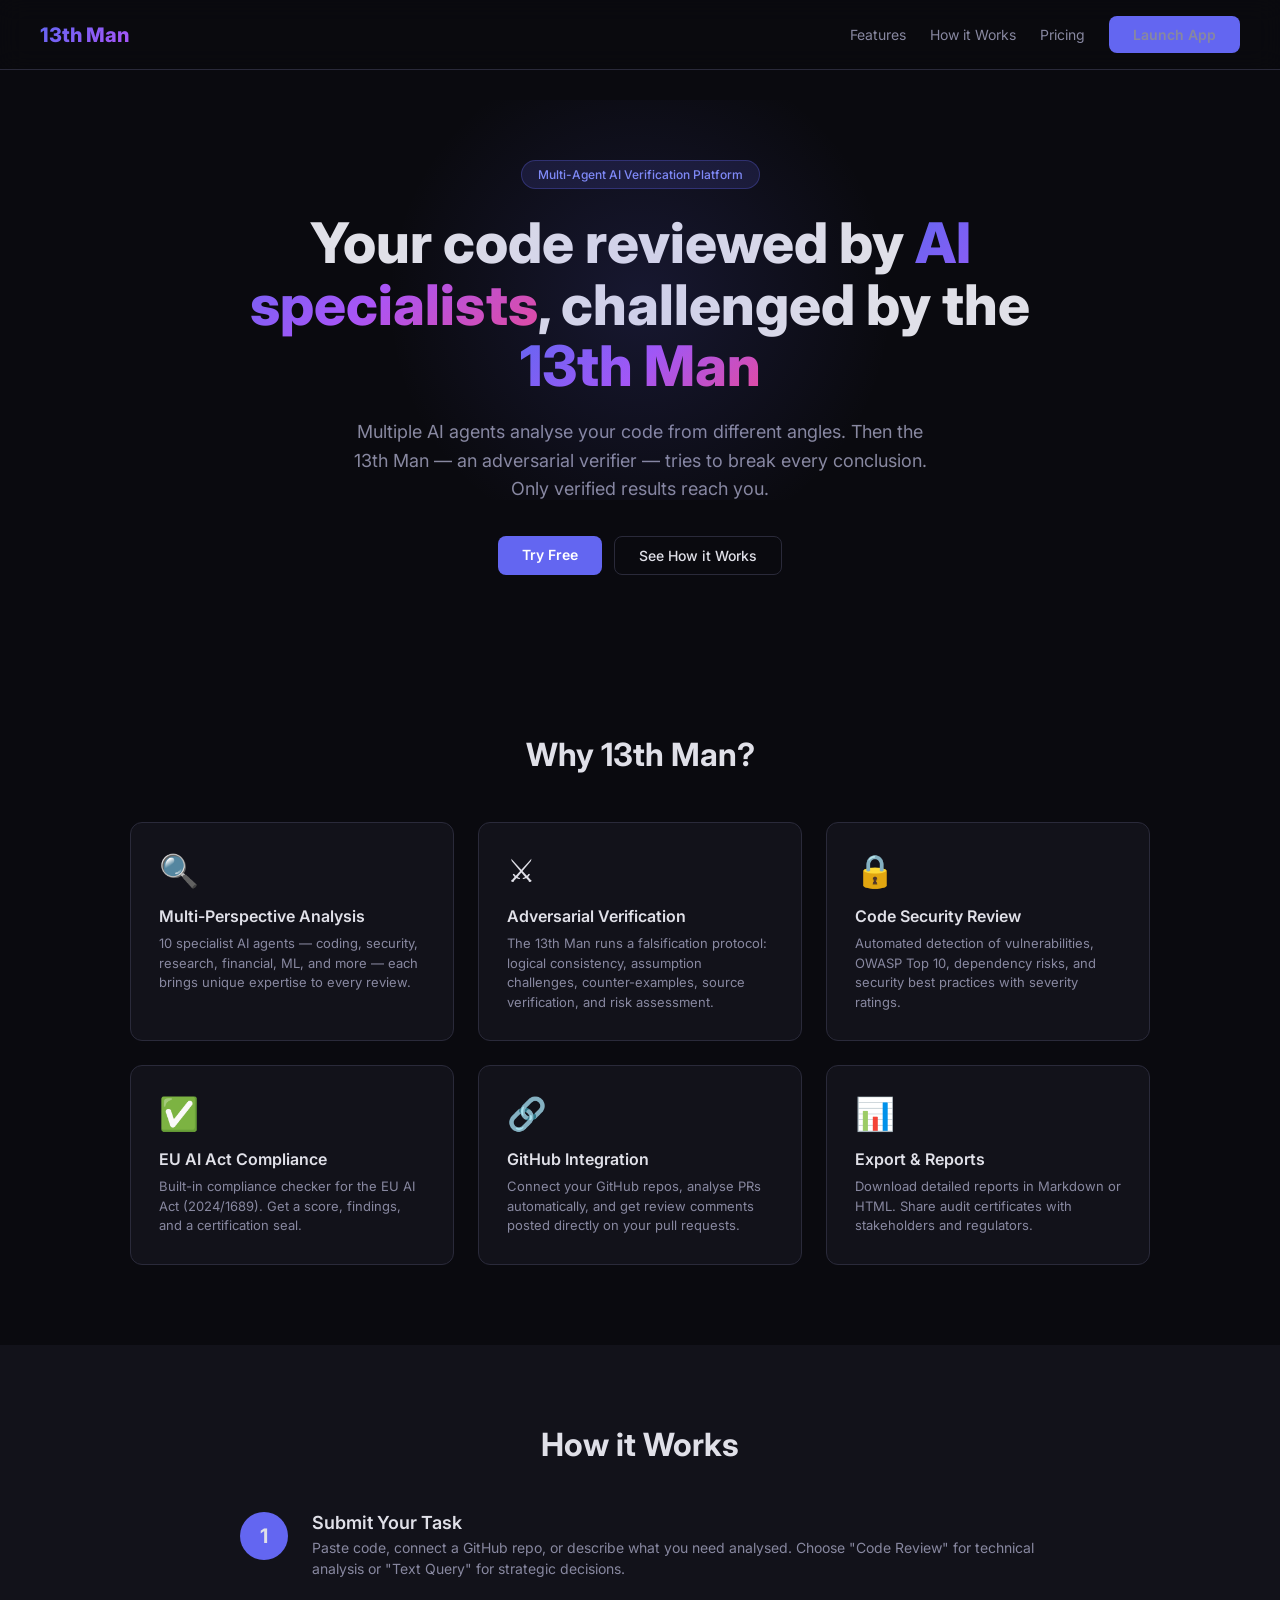
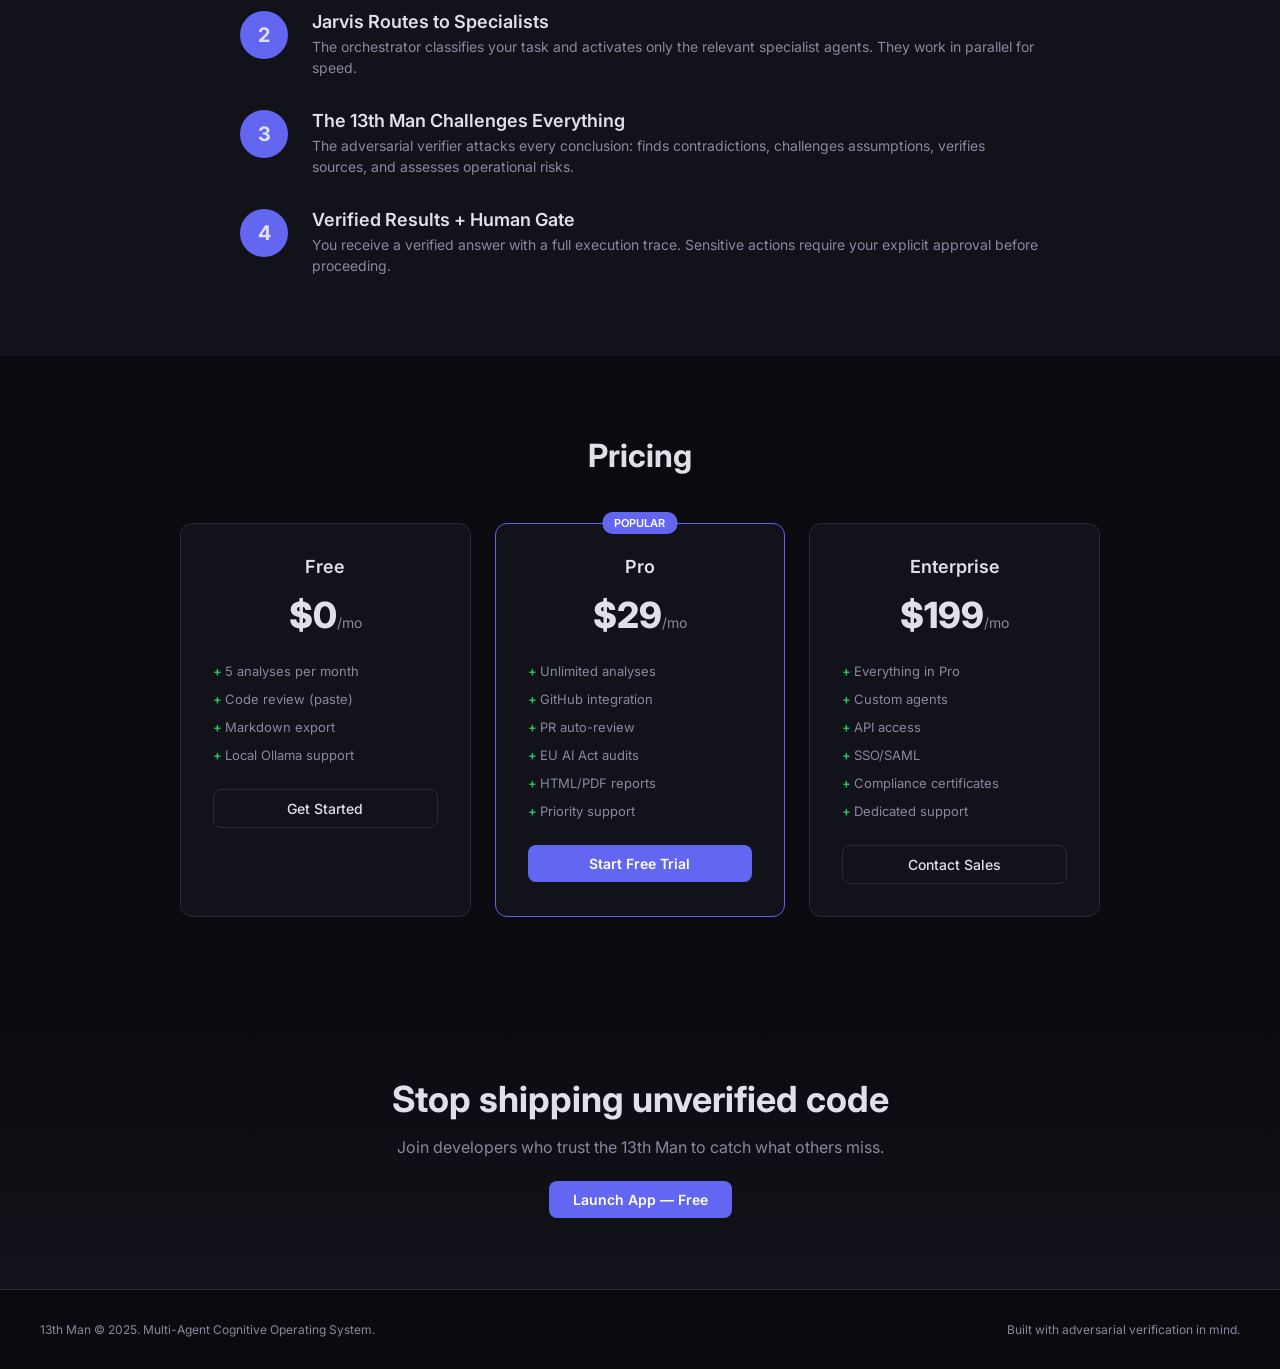
==== app/static/landing.html @ 03d1c3ca "Phase 2-3-4: GitHub integration, AI Auditor (EU AI Act), rate limiting, landing page Co-Authored-By:" ====
<!DOCTYPE html>
<html lang="en">
<head>
  <meta charset="UTF-8">
  <meta name="viewport" content="width=device-width, initial-scale=1.0">
  <title>13th Man — AI-Powered Code Validation & Compliance</title>
  <link rel="preconnect" href="https://fonts.googleapis.com">
  <link href="https://fonts.googleapis.com/css2?family=Inter:wght@400;500;600;700;800&display=swap" rel="stylesheet">
  <style>
    :root {
      --bg: #0a0a0f;
      --surface: #12121a;
      --surface-2: #1a1a26;
      --border: #2a2a3a;
      --text: #e0e0e8;
      --text-dim: #8888a0;
      --accent: #6366f1;
      --accent-light: #818cf8;
      --green: #22c55e;
      --red: #ef4444;
      --orange: #f59e0b;
    }
    * { margin: 0; padding: 0; box-sizing: border-box; }
    body { font-family: 'Inter', sans-serif; background: var(--bg); color: var(--text); }
    
    /* Nav */
    nav {
      position: fixed; top: 0; width: 100%; z-index: 50;
      background: rgba(10,10,15,0.9); backdrop-filter: blur(12px);
      border-bottom: 1px solid var(--border);
      padding: 16px 40px; display: flex; align-items: center; justify-content: space-between;
    }
    nav .logo {
      font-size: 20px; font-weight: 800;
      background: linear-gradient(135deg, var(--accent), #a855f7);
      -webkit-background-clip: text; -webkit-text-fill-color: transparent;
    }
    nav .links { display: flex; gap: 24px; align-items: center; }
    nav .links a { color: var(--text-dim); text-decoration: none; font-size: 14px; transition: color 0.2s; }
    nav .links a:hover { color: var(--text); }
    .btn-cta {
      background: var(--accent); color: white; border: none; border-radius: 8px;
      padding: 10px 24px; font-size: 14px; font-weight: 600; cursor: pointer;
      text-decoration: none; transition: opacity 0.2s;
    }
    .btn-cta:hover { opacity: 0.9; }
    .btn-outline {
      background: none; border: 1px solid var(--border); color: var(--text);
      border-radius: 8px; padding: 10px 24px; font-size: 14px; font-weight: 500;
      cursor: pointer; text-decoration: none; transition: border-color 0.2s;
    }
    .btn-outline:hover { border-color: var(--accent); }

    /* Hero */
    .hero {
      padding: 160px 40px 80px; text-align: center; max-width: 900px; margin: 0 auto;
      position: relative;
    }
    .hero::before {
      content: ''; position: absolute; top: 100px; left: 50%; transform: translateX(-50%);
      width: 600px; height: 400px; background: radial-gradient(circle, rgba(99,102,241,0.15) 0%, transparent 70%);
      pointer-events: none;
    }
    .hero .badge-label {
      display: inline-block; background: rgba(99,102,241,0.15); border: 1px solid rgba(99,102,241,0.3);
      border-radius: 20px; padding: 6px 16px; font-size: 12px; font-weight: 500; color: var(--accent-light);
      margin-bottom: 24px;
    }
    .hero h1 { font-size: 56px; font-weight: 800; line-height: 1.1; margin-bottom: 20px; }
    .hero h1 span {
      background: linear-gradient(135deg, var(--accent), #a855f7, #ec4899);
      -webkit-background-clip: text; -webkit-text-fill-color: transparent;
    }
    .hero p { font-size: 18px; color: var(--text-dim); line-height: 1.6; max-width: 600px; margin: 0 auto 32px; }
    .hero-buttons { display: flex; gap: 12px; justify-content: center; }

    /* Features */
    .features { padding: 80px 40px; max-width: 1100px; margin: 0 auto; }
    .features h2 { font-size: 32px; font-weight: 700; text-align: center; margin-bottom: 48px; }
    .features-grid { display: grid; grid-template-columns: repeat(3, 1fr); gap: 24px; }
    .feature-card {
      background: var(--surface); border: 1px solid var(--border); border-radius: 12px;
      padding: 28px; transition: border-color 0.3s;
    }
    .feature-card:hover { border-color: var(--accent); }
    .feature-card .icon { font-size: 32px; margin-bottom: 16px; }
    .feature-card h3 { font-size: 16px; font-weight: 600; margin-bottom: 8px; }
    .feature-card p { font-size: 13px; color: var(--text-dim); line-height: 1.5; }

    /* How it works */
    .how-it-works { padding: 80px 40px; background: var(--surface); }
    .how-it-works h2 { font-size: 32px; font-weight: 700; text-align: center; margin-bottom: 48px; }
    .steps { max-width: 800px; margin: 0 auto; display: flex; flex-direction: column; gap: 32px; }
    .step { display: flex; gap: 24px; align-items: flex-start; }
    .step-number {
      width: 48px; height: 48px; border-radius: 50%; background: var(--accent);
      display: flex; align-items: center; justify-content: center;
      font-size: 20px; font-weight: 700; flex-shrink: 0;
    }
    .step-content h3 { font-size: 18px; font-weight: 600; margin-bottom: 4px; }
    .step-content p { font-size: 14px; color: var(--text-dim); line-height: 1.5; }

    /* Pricing */
    .pricing { padding: 80px 40px; max-width: 1000px; margin: 0 auto; }
    .pricing h2 { font-size: 32px; font-weight: 700; text-align: center; margin-bottom: 48px; }
    .pricing-grid { display: grid; grid-template-columns: repeat(3, 1fr); gap: 24px; }
    .pricing-card {
      background: var(--surface); border: 1px solid var(--border); border-radius: 12px;
      padding: 32px; text-align: center; position: relative;
    }
    .pricing-card.popular { border-color: var(--accent); }
    .pricing-card.popular::before {
      content: 'POPULAR'; position: absolute; top: -12px; left: 50%; transform: translateX(-50%);
      background: var(--accent); color: white; font-size: 11px; font-weight: 600;
      padding: 4px 12px; border-radius: 10px;
    }
    .pricing-card h3 { font-size: 18px; font-weight: 600; margin-bottom: 8px; }
    .pricing-card .price { font-size: 36px; font-weight: 800; margin: 16px 0; }
    .pricing-card .price span { font-size: 14px; font-weight: 400; color: var(--text-dim); }
    .pricing-card ul { list-style: none; text-align: left; margin: 20px 0; }
    .pricing-card li { font-size: 13px; padding: 6px 0; color: var(--text-dim); }
    .pricing-card li::before { content: '+ '; color: var(--green); font-weight: 600; }

    /* CTA */
    .cta-section {
      padding: 80px 40px; text-align: center;
      background: linear-gradient(180deg, var(--bg) 0%, var(--surface) 100%);
    }
    .cta-section h2 { font-size: 36px; font-weight: 700; margin-bottom: 16px; }
    .cta-section p { font-size: 16px; color: var(--text-dim); margin-bottom: 32px; }

    /* Footer */
    footer {
      padding: 32px 40px; border-top: 1px solid var(--border);
      display: flex; justify-content: space-between; align-items: center;
      font-size: 12px; color: var(--text-dim);
    }

    @media (max-width: 768px) {
      .hero h1 { font-size: 32px; }
      .features-grid, .pricing-grid { grid-template-columns: 1fr; }
      .hero-buttons { flex-direction: column; align-items: center; }
    }
  </style>
</head>
<body>

<nav>
  <span class="logo">13th Man</span>
  <div class="links">
    <a href="#features">Features</a>
    <a href="#how-it-works">How it Works</a>
    <a href="#pricing">Pricing</a>
    <a href="/app" class="btn-cta">Launch App</a>
  </div>
</nav>

<section class="hero">
  <span class="badge-label">Multi-Agent AI Verification Platform</span>
  <h1>Your code reviewed by <span>AI specialists</span>, challenged by the <span>13th Man</span></h1>
  <p>Multiple AI agents analyse your code from different angles. Then the 13th Man — an adversarial verifier — tries to break every conclusion. Only verified results reach you.</p>
  <div class="hero-buttons">
    <a href="/app" class="btn-cta">Try Free</a>
    <a href="#how-it-works" class="btn-outline">See How it Works</a>
  </div>
</section>

<section class="features" id="features">
  <h2>Why 13th Man?</h2>
  <div class="features-grid">
    <div class="feature-card">
      <div class="icon">&#128269;</div>
      <h3>Multi-Perspective Analysis</h3>
      <p>10 specialist AI agents — coding, security, research, financial, ML, and more — each brings unique expertise to every review.</p>
    </div>
    <div class="feature-card">
      <div class="icon">&#9876;</div>
      <h3>Adversarial Verification</h3>
      <p>The 13th Man runs a falsification protocol: logical consistency, assumption challenges, counter-examples, source verification, and risk assessment.</p>
    </div>
    <div class="feature-card">
      <div class="icon">&#128274;</div>
      <h3>Code Security Review</h3>
      <p>Automated detection of vulnerabilities, OWASP Top 10, dependency risks, and security best practices with severity ratings.</p>
    </div>
    <div class="feature-card">
      <div class="icon">&#9989;</div>
      <h3>EU AI Act Compliance</h3>
      <p>Built-in compliance checker for the EU AI Act (2024/1689). Get a score, findings, and a certification seal.</p>
    </div>
    <div class="feature-card">
      <div class="icon">&#128279;</div>
      <h3>GitHub Integration</h3>
      <p>Connect your GitHub repos, analyse PRs automatically, and get review comments posted directly on your pull requests.</p>
    </div>
    <div class="feature-card">
      <div class="icon">&#128202;</div>
      <h3>Export & Reports</h3>
      <p>Download detailed reports in Markdown or HTML. Share audit certificates with stakeholders and regulators.</p>
    </div>
  </div>
</section>

<section class="how-it-works" id="how-it-works">
  <h2>How it Works</h2>
  <div class="steps">
    <div class="step">
      <div class="step-number">1</div>
      <div class="step-content">
        <h3>Submit Your Task</h3>
        <p>Paste code, connect a GitHub repo, or describe what you need analysed. Choose "Code Review" for technical analysis or "Text Query" for strategic decisions.</p>
      </div>
    </div>
    <div class="step">
      <div class="step-number">2</div>
      <div class="step-content">
        <h3>Jarvis Routes to Specialists</h3>
        <p>The orchestrator classifies your task and activates only the relevant specialist agents. They work in parallel for speed.</p>
      </div>
    </div>
    <div class="step">
      <div class="step-number">3</div>
      <div class="step-content">
        <h3>The 13th Man Challenges Everything</h3>
        <p>The adversarial verifier attacks every conclusion: finds contradictions, challenges assumptions, verifies sources, and assesses operational risks.</p>
      </div>
    </div>
    <div class="step">
      <div class="step-number">4</div>
      <div class="step-content">
        <h3>Verified Results + Human Gate</h3>
        <p>You receive a verified answer with a full execution trace. Sensitive actions require your explicit approval before proceeding.</p>
      </div>
    </div>
  </div>
</section>

<section class="pricing" id="pricing">
  <h2>Pricing</h2>
  <div class="pricing-grid">
    <div class="pricing-card">
      <h3>Free</h3>
      <div class="price">$0<span>/mo</span></div>
      <ul>
        <li>5 analyses per month</li>
        <li>Code review (paste)</li>
        <li>Markdown export</li>
        <li>Local Ollama support</li>
      </ul>
      <a href="/app" class="btn-outline" style="display:block;">Get Started</a>
    </div>
    <div class="pricing-card popular">
      <h3>Pro</h3>
      <div class="price">$29<span>/mo</span></div>
      <ul>
        <li>Unlimited analyses</li>
        <li>GitHub integration</li>
        <li>PR auto-review</li>
        <li>EU AI Act audits</li>
        <li>HTML/PDF reports</li>
        <li>Priority support</li>
      </ul>
      <a href="/app" class="btn-cta" style="display:block;">Start Free Trial</a>
    </div>
    <div class="pricing-card">
      <h3>Enterprise</h3>
      <div class="price">$199<span>/mo</span></div>
      <ul>
        <li>Everything in Pro</li>
        <li>Custom agents</li>
        <li>API access</li>
        <li>SSO/SAML</li>
        <li>Compliance certificates</li>
        <li>Dedicated support</li>
      </ul>
      <a href="/app" class="btn-outline" style="display:block;">Contact Sales</a>
    </div>
  </div>
</section>

<section class="cta-section">
  <h2>Stop shipping unverified code</h2>
  <p>Join developers who trust the 13th Man to catch what others miss.</p>
  <a href="/app" class="btn-cta">Launch App — Free</a>
</section>

<footer>
  <span>13th Man &copy; 2025. Multi-Agent Cognitive Operating System.</span>
  <span>Built with adversarial verification in mind.</span>
</footer>

</body>
</html>
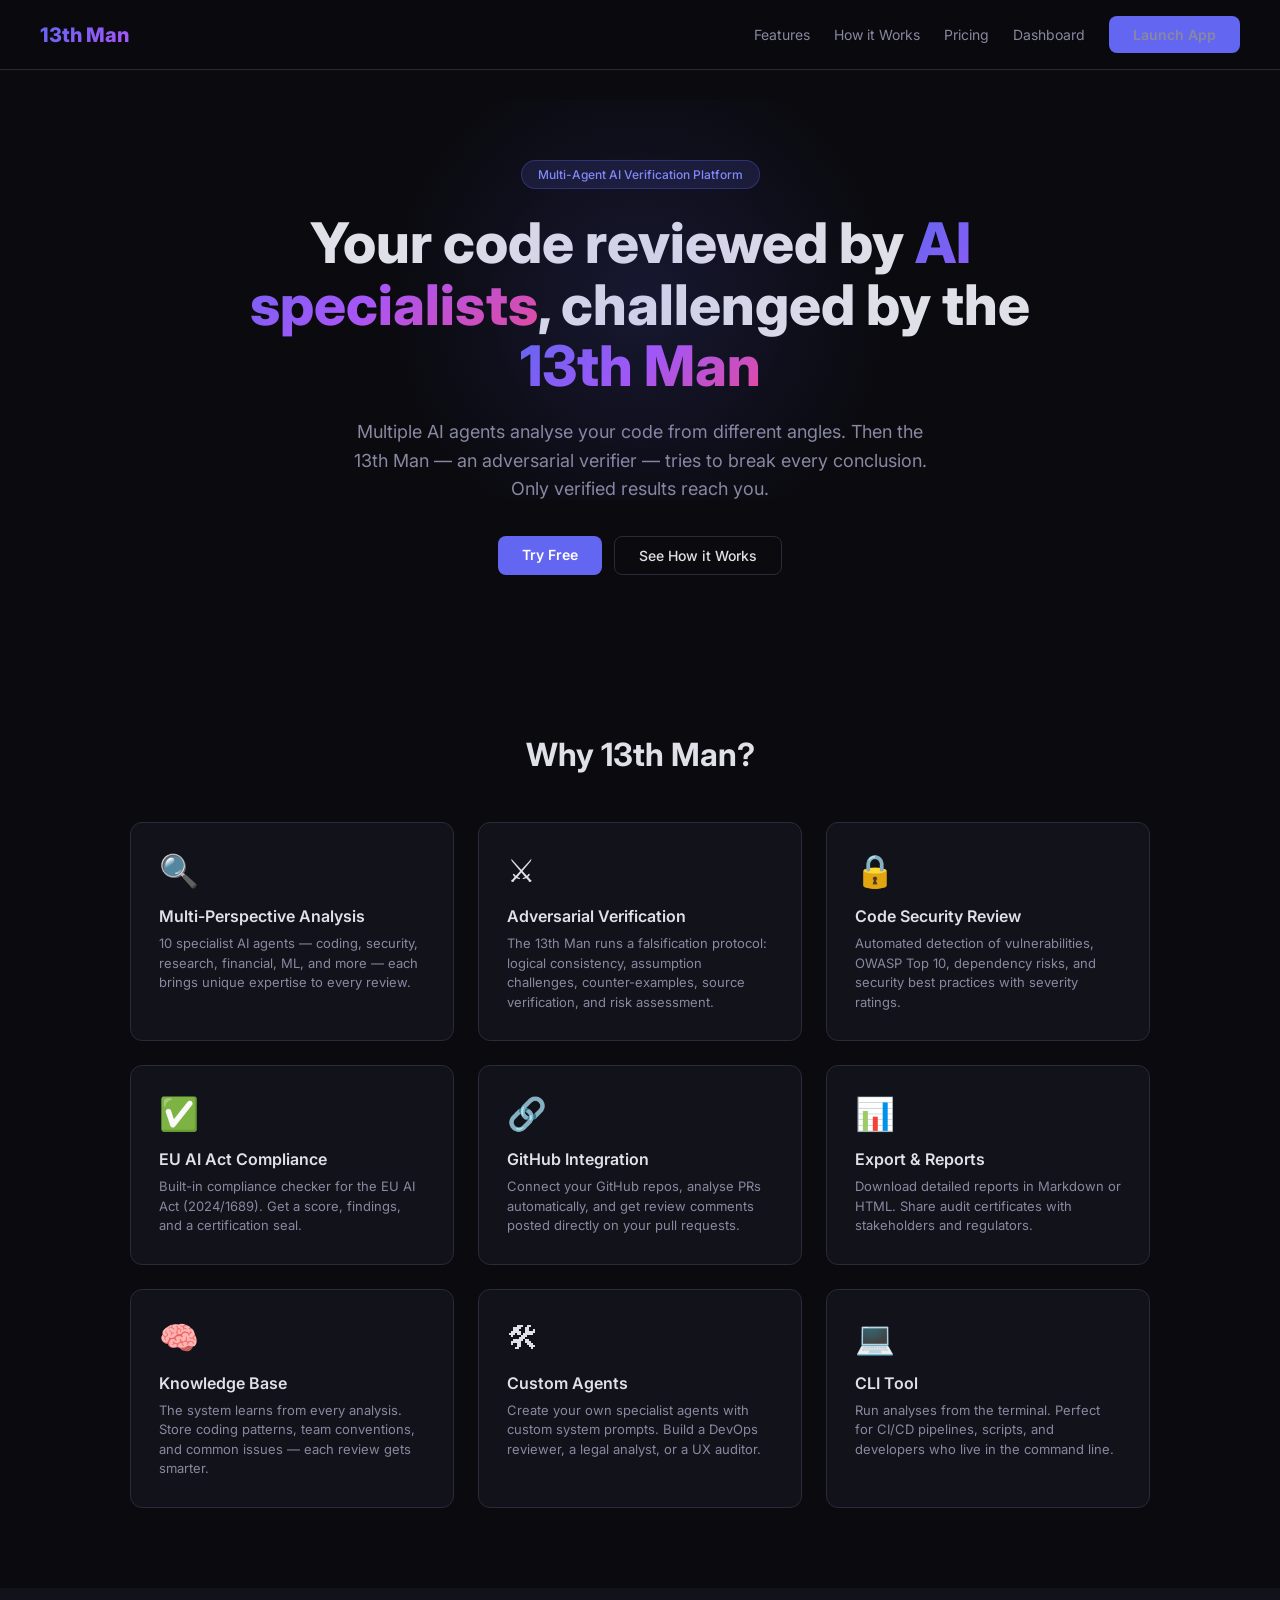
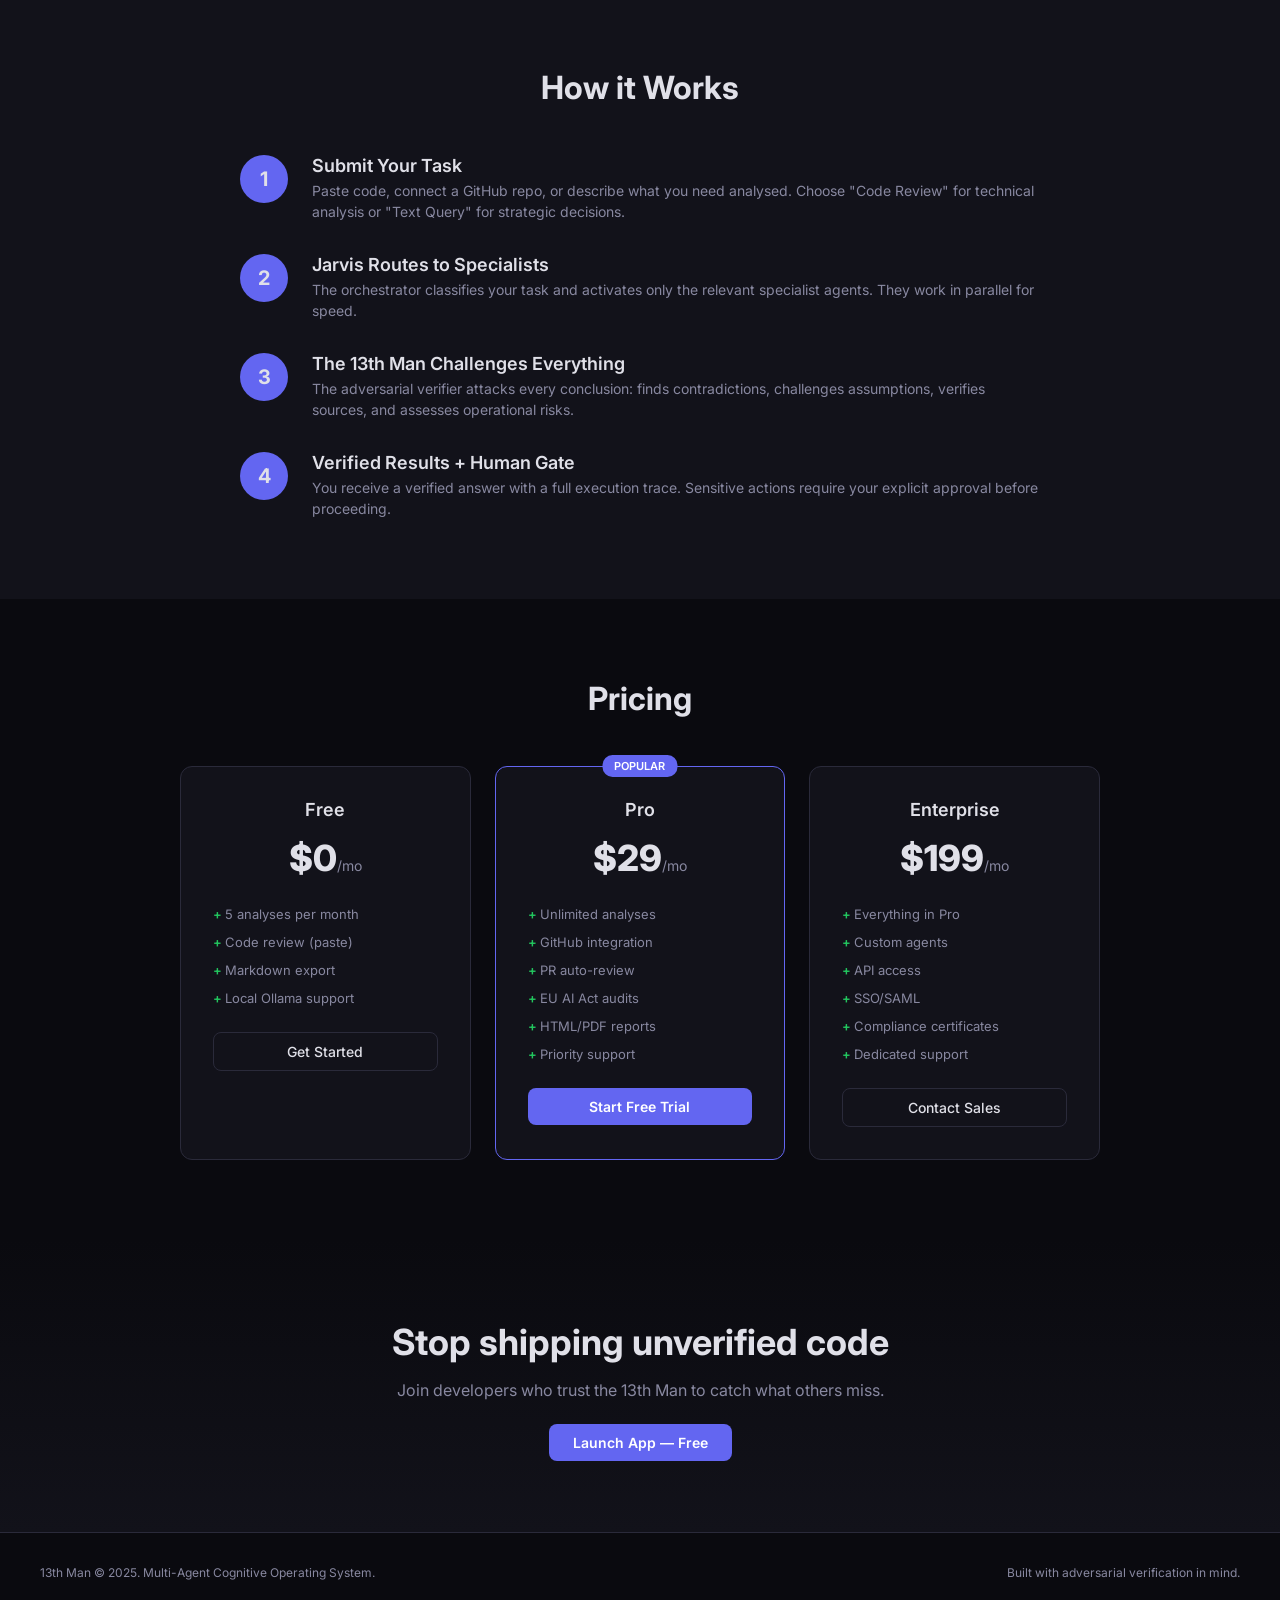
==== commit a345695e: "Phase 5: Knowledge base, dashboard, custom agents, CLI, webhooks - Per-user knowledge base: stores c" ====
--- a/app/static/landing.html
+++ b/app/static/landing.html
@@ -151,6 +151,7 @@
     <a href="#features">Features</a>
     <a href="#how-it-works">How it Works</a>
     <a href="#pricing">Pricing</a>
+    <a href="/dashboard">Dashboard</a>
     <a href="/app" class="btn-cta">Launch App</a>
   </div>
 </nav>
@@ -197,6 +198,21 @@
       <div class="icon">&#128202;</div>
       <h3>Export & Reports</h3>
       <p>Download detailed reports in Markdown or HTML. Share audit certificates with stakeholders and regulators.</p>
+    </div>
+    <div class="feature-card">
+      <div class="icon">&#129504;</div>
+      <h3>Knowledge Base</h3>
+      <p>The system learns from every analysis. Store coding patterns, team conventions, and common issues — each review gets smarter.</p>
+    </div>
+    <div class="feature-card">
+      <div class="icon">&#128736;</div>
+      <h3>Custom Agents</h3>
+      <p>Create your own specialist agents with custom system prompts. Build a DevOps reviewer, a legal analyst, or a UX auditor.</p>
+    </div>
+    <div class="feature-card">
+      <div class="icon">&#128187;</div>
+      <h3>CLI Tool</h3>
+      <p>Run analyses from the terminal. Perfect for CI/CD pipelines, scripts, and developers who live in the command line.</p>
     </div>
   </div>
 </section>
